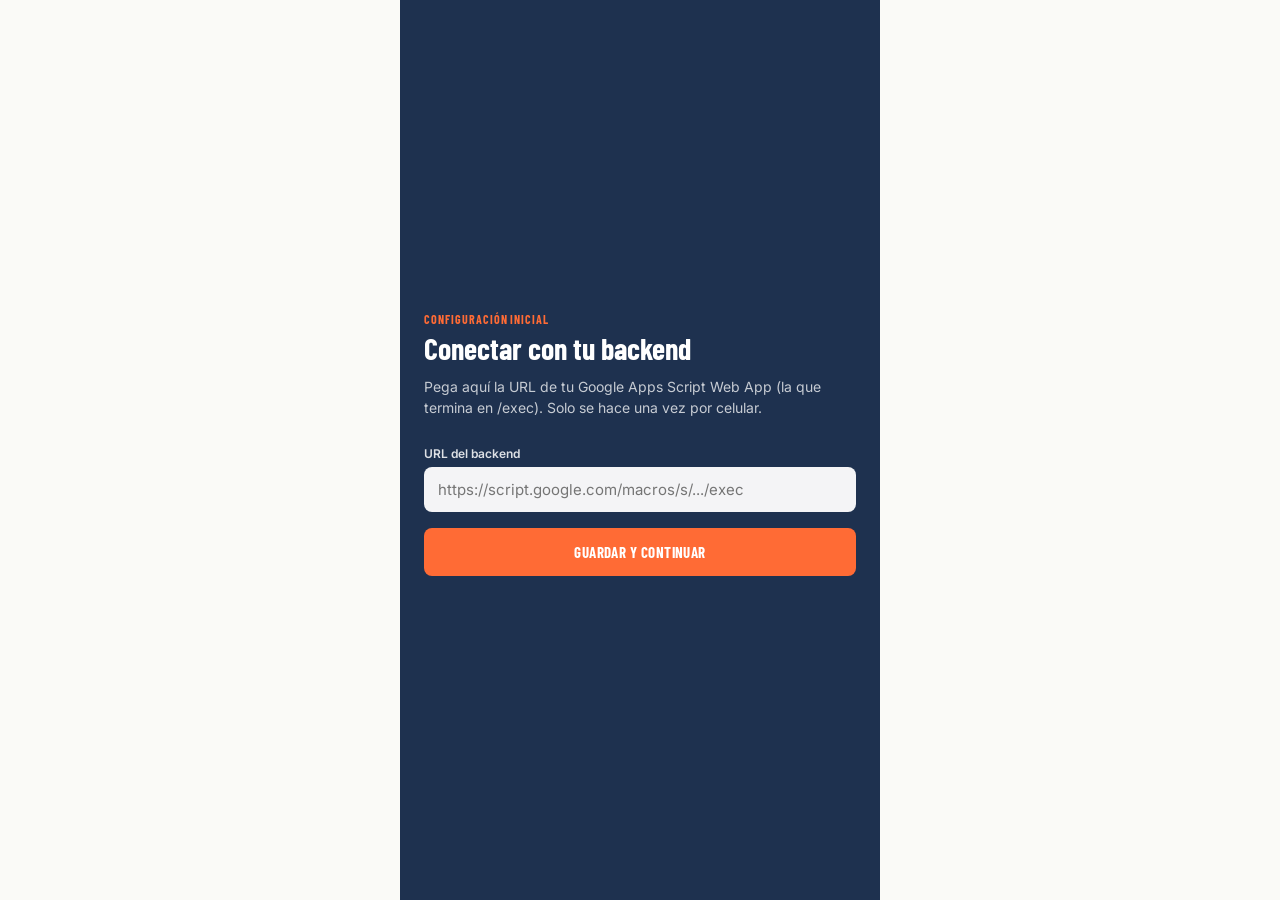
==== index.html @ cb7159e5 "Add files via upload" ====
<!DOCTYPE html>
<html lang="es">
<head>
<meta charset="UTF-8">
<meta name="viewport" content="width=device-width, initial-scale=1, viewport-fit=cover">
<title>Control de Obra</title>
<link rel="manifest" href="manifest.json">
<meta name="theme-color" content="#2B4570">
<link rel="apple-touch-icon" href="icon-192.png">
<link rel="stylesheet" href="styles.css">
</head>
<body>
<div id="app">

  <!-- PANTALLA 1: Configuracion (solo primera vez) -->
  <div id="screen-setup" class="screen center-screen hidden">
    <p class="eyebrow">Configuración inicial</p>
    <h1>Conectar con tu backend</h1>
    <p class="desc">Pega aquí la URL de tu Google Apps Script Web App (la que termina en /exec). Solo se hace una vez por celular.</p>
    <div class="field">
      <label>URL del backend</label>
      <input type="url" id="input-backend-url" placeholder="https://script.google.com/macros/s/.../exec">
    </div>
    <button class="btn-primary" id="btn-save-backend">Guardar y continuar</button>
    <div class="error-msg" id="setup-error"></div>
  </div>

  <!-- PANTALLA 2: Login (proyecto + nombre) -->
  <div id="screen-login" class="screen center-screen hidden">
    <p class="eyebrow">Control de Obra</p>
    <h1>Identifícate</h1>
    <p class="desc">Selecciona el proyecto y tu nombre para continuar.</p>
    <div class="field">
      <label>Proyecto</label>
      <select id="select-proyecto"></select>
    </div>
    <div class="field">
      <label>Tu nombre</label>
      <select id="select-nombre"><option value="">Selecciona un proyecto primero</option></select>
    </div>
    <button class="btn-primary" id="btn-login">Entrar</button>
    <div class="error-msg" id="login-error"></div>
  </div>

  <!-- PANTALLA 3: App principal -->
  <div id="screen-main" class="screen hidden">
    <header class="topbar">
      <div class="proj" id="header-proj">Proyecto</div>
      <div class="meta">
        <span id="header-user">—</span>
        <button class="gear" id="btn-settings">⚙</button>
      </div>
    </header>
    <main id="content"></main>
    <nav id="bottom-nav">
      <button data-tab="proyecto" class="active"><span class="ic">🏗</span>Proyecto</button>
      <button data-tab="fases"><span class="ic">▤</span>Fases</button>
      <button data-tab="materiales"><span class="ic">📦</span>Materiales</button>
      <button data-tab="contratistas"><span class="ic">☎</span>Contratistas</button>
      <button data-tab="bitacora"><span class="ic">✎</span>Bitácora</button>
    </nav>
  </div>

</div>

<div id="toast" class="toast"></div>

<script src="app.js"></script>
</body>
</html>
---- styles.css ----
@import url("https://fonts.googleapis.com/css2?family=Barlow+Condensed:wght@600;700&family=Inter:wght@400;500;600;700&display=swap");

:root {
  --bg: #FAFAF7;
  --surface: #FFFFFF;
  --ink: #1A1D29;
  --muted: #6B6F7A;
  --navy: #2B4570;
  --navy-dark: #1E314F;
  --orange: #FF6B35;
  --green: #3C8C5C;
  --green-bg: #E3F1E8;
  --amber: #B8852B;
  --amber-bg: #FBF1DD;
  --red: #C84B31;
  --red-bg: #FBE6E1;
  --line: #E4E1D8;
}

* { box-sizing: border-box; }

html, body {
  margin: 0;
  background: var(--bg);
  color: var(--ink);
  font-family: "Inter", sans-serif;
  -webkit-tap-highlight-color: transparent;
}

#app {
  max-width: 480px;
  margin: 0 auto;
  min-height: 100vh;
  display: flex;
  flex-direction: column;
  position: relative;
}

.screen { display: flex; flex-direction: column; min-height: 100vh; }
.hidden { display: none !important; }

.eyebrow {
  font-family: "Barlow Condensed", sans-serif;
  font-weight: 700;
  letter-spacing: 0.08em;
  text-transform: uppercase;
  font-size: 12px;
  color: var(--orange);
}

h1, h2, h3 {
  font-family: "Barlow Condensed", sans-serif;
  font-weight: 700;
  margin: 0;
  color: var(--navy-dark);
}

/* ---------- Pantallas de configuracion / login ---------- */
.center-screen {
  flex: 1;
  display: flex;
  flex-direction: column;
  justify-content: center;
  padding: 32px 24px;
  background: var(--navy-dark);
  color: white;
}

.center-screen h1 { color: white; font-size: 30px; }
.center-screen p.eyebrow { color: var(--orange); margin-bottom: 4px; }
.center-screen .desc { color: rgba(255,255,255,0.75); font-size: 14px; margin: 10px 0 28px; line-height: 1.5; }

.field { margin-bottom: 16px; }
.field label {
  display: block;
  font-size: 12px;
  font-weight: 600;
  color: rgba(255,255,255,0.85);
  margin-bottom: 6px;
}
.field input, .field select, .field textarea {
  width: 100%;
  padding: 13px 14px;
  border-radius: 8px;
  border: none;
  font-family: "Inter", sans-serif;
  font-size: 15px;
  background: rgba(255,255,255,0.95);
  color: var(--ink);
}
.field textarea { resize: vertical; min-height: 70px; }

.btn-primary {
  background: var(--orange);
  color: white;
  border: none;
  font-family: "Barlow Condensed", sans-serif;
  font-weight: 700;
  letter-spacing: 0.03em;
  text-transform: uppercase;
  font-size: 15px;
  padding: 15px;
  border-radius: 8px;
  width: 100%;
  cursor: pointer;
  transition: transform 0.08s ease;
}
.btn-primary:active { transform: scale(0.97); }
.btn-secondary {
  background: transparent;
  border: 1px solid var(--line);
  color: var(--navy-dark);
  font-family: "Inter", sans-serif;
  font-weight: 600;
  font-size: 14px;
  padding: 12px;
  border-radius: 8px;
  width: 100%;
  cursor: pointer;
}

.error-msg { color: #FFB4A3; font-size: 13px; margin-top: 8px; min-height: 16px; }

/* ---------- Pantalla principal ---------- */
header.topbar {
  background: var(--navy);
  color: white;
  padding: calc(env(safe-area-inset-top, 0px) + 14px) 18px 14px;
  position: relative;
  overflow: hidden;
}
header.topbar::after {
  content: "";
  position: absolute;
  top: -20px; right: 28px;
  width: 14px; height: 140px;
  background: var(--orange);
  transform: rotate(18deg);
  opacity: 0.9;
}
header.topbar .proj { font-size: 19px; }
header.topbar .meta {
  display: flex;
  justify-content: space-between;
  align-items: center;
  margin-top: 2px;
}
header.topbar .meta span { font-size: 12px; color: rgba(255,255,255,0.7); }
header.topbar .gear {
  background: rgba(255,255,255,0.12);
  border: none;
  color: white;
  width: 30px; height: 30px;
  border-radius: 50%;
  font-size: 14px;
  cursor: pointer;
}

main#content {
  flex: 1;
  padding: 16px 14px 90px;
  overflow-y: auto;
}

nav#bottom-nav {
  position: fixed;
  bottom: 0; left: 0; right: 0;
  max-width: 480px;
  margin: 0 auto;
  display: flex;
  background: var(--surface);
  border-top: 1px solid var(--line);
  padding-bottom: env(safe-area-inset-bottom, 0px);
  z-index: 10;
}
nav#bottom-nav button {
  flex: 1;
  background: none;
  border: none;
  padding: 11px 4px 9px;
  font-family: "Inter", sans-serif;
  font-size: 11.5px;
  font-weight: 600;
  color: var(--muted);
  cursor: pointer;
  display: flex;
  flex-direction: column;
  align-items: center;
  gap: 3px;
}
nav#bottom-nav button .ic { font-size: 18px; }
nav#bottom-nav button.active { color: var(--navy); }
nav#bottom-nav button.active .ic { color: var(--orange); }

.section-title {
  display: flex;
  justify-content: space-between;
  align-items: baseline;
  margin-bottom: 12px;
}
.section-title h2 { font-size: 20px; }
.section-title .count { font-size: 12px; color: var(--muted); }

/* ---------- Gantt ---------- */
.gantt-wrap {
  background: var(--surface);
  border: 1px solid var(--line);
  border-radius: 10px;
  overflow-x: auto;
  margin-bottom: 18px;
}
.gantt-inner { min-width: 700px; padding: 10px 10px 4px; }
.gantt-ruler {
  position: relative;
  height: 22px;
  border-bottom: 1px dashed var(--line);
  margin-bottom: 6px;
}
.gantt-tick {
  position: absolute;
  top: 0;
  font-size: 10px;
  color: var(--muted);
  border-left: 1px dashed var(--line);
  padding-left: 4px;
  height: 100%;
}
.gantt-row {
  position: relative;
  height: 34px;
  border-top: 1px solid #F2F0E9;
}
.gantt-row:first-child { border-top: none; }
.gantt-bar {
  position: absolute;
  top: 6px;
  height: 22px;
  border-radius: 5px;
  font-size: 10.5px;
  color: white;
  display: flex;
  align-items: center;
  padding: 0 8px;
  white-space: nowrap;
  overflow: hidden;
  cursor: pointer;
  font-weight: 600;
}

/* ---------- Tarjetas de tarea / contratista ---------- */
.card {
  background: var(--surface);
  border: 1px solid var(--line);
  border-radius: 10px;
  padding: 14px;
  margin-bottom: 10px;
  cursor: pointer;
}
.card .row1 {
  display: flex;
  justify-content: space-between;
  gap: 10px;
  align-items: flex-start;
}
.card .title { font-weight: 700; font-size: 15px; line-height: 1.3; }
.card .sub { font-size: 12.5px; color: var(--muted); margin-top: 3px; }
.card .dates { font-size: 12px; color: var(--muted); margin-top: 6px; }

.badge {
  font-size: 10.5px;
  font-weight: 700;
  padding: 3px 9px;
  border-radius: 20px;
  white-space: nowrap;
  text-transform: uppercase;
  letter-spacing: 0.02em;
}
.badge.pendiente { background: #EEECE4; color: var(--muted); }
.badge.en-proceso { background: var(--amber-bg); color: var(--amber); }
.badge.completada { background: var(--green-bg); color: var(--green); }
.badge.vencida { background: var(--red-bg); color: var(--red); }

.contact-row { display: flex; gap: 8px; margin-top: 10px; }
.contact-row a {
  flex: 1;
  text-align: center;
  font-size: 12.5px;
  font-weight: 600;
  padding: 9px;
  border-radius: 7px;
  text-decoration: none;
  background: var(--bg);
  color: var(--navy-dark);
  border: 1px solid var(--line);
}

/* ---------- Bitacora ---------- */
.bitacora-form {
  background: var(--surface);
  border: 1px solid var(--line);
  border-radius: 10px;
  padding: 14px;
  margin-bottom: 18px;
}
.photo-btn {
  display: flex;
  align-items: center;
  justify-content: center;
  gap: 8px;
  background: var(--bg);
  border: 1px dashed var(--line);
  border-radius: 8px;
  padding: 12px;
  font-size: 13px;
  font-weight: 600;
  color: var(--navy);
  cursor: pointer;
  margin-bottom: 14px;
}
.photo-preview { width: 100%; border-radius: 8px; margin-bottom: 12px; display: none; }

.bitacora-entry {
  border-bottom: 1px solid var(--line);
  padding: 12px 0;
}
.bitacora-entry .fecha { font-size: 11px; color: var(--orange); font-weight: 700; text-transform: uppercase; letter-spacing: 0.04em; }
.bitacora-entry .act { font-size: 14px; margin-top: 3px; }
.bitacora-entry .inc { font-size: 13px; color: var(--red); margin-top: 3px; }
.bitacora-entry .resp { font-size: 11.5px; color: var(--muted); margin-top: 4px; }
.bitacora-entry img { width: 100%; border-radius: 8px; margin-top: 8px; }

/* ---------- Modal cambio de estado ---------- */
.modal-backdrop {
  position: fixed; inset: 0;
  background: rgba(26,29,41,0.55);
  display: flex; align-items: flex-end;
  z-index: 50;
}
.modal-sheet {
  background: var(--surface);
  width: 100%;
  max-width: 480px;
  margin: 0 auto;
  border-radius: 16px 16px 0 0;
  padding: 20px 18px calc(env(safe-area-inset-bottom, 0px) + 20px);
}
.modal-sheet h3 { font-size: 17px; margin-bottom: 14px; }
.status-option {
  width: 100%;
  padding: 13px;
  border-radius: 8px;
  border: 1px solid var(--line);
  background: var(--surface);
  font-family: "Inter", sans-serif;
  font-weight: 600;
  font-size: 14px;
  margin-bottom: 8px;
  cursor: pointer;
  text-align: left;
}
.status-option.sel-pendiente { border-color: var(--muted); }
.status-option.sel-en-proceso { border-color: var(--amber); color: var(--amber); }
.status-option.sel-completada { border-color: var(--green); color: var(--green); }

.empty-state {
  text-align: center;
  padding: 40px 20px;
  color: var(--muted);
  font-size: 13.5px;
}

/* ---------- Tab Proyecto ---------- */
.proj-card {
  background: var(--surface);
  border: 1px solid var(--line);
  border-radius: 10px;
  padding: 16px;
  margin-bottom: 18px;
}
.proj-card h2 { font-size: 19px; margin-bottom: 10px; }
.proj-row {
  display: flex;
  justify-content: space-between;
  gap: 10px;
  font-size: 13px;
  padding: 6px 0;
  border-bottom: 1px solid #F2F0E9;
}
.proj-row:last-of-type { border-bottom: none; }
.proj-label { color: var(--muted); font-weight: 600; }
.btn-maps {
  display: block;
  text-align: center;
  background: var(--navy);
  color: white;
  text-decoration: none;
  font-weight: 700;
  font-size: 13.5px;
  padding: 11px;
  border-radius: 8px;
  margin: 12px 0;
}
.progress-wrap { margin-top: 14px; }
.progress-label {
  display: flex;
  justify-content: space-between;
  font-size: 12px;
  font-weight: 600;
  color: var(--muted);
  margin-bottom: 5px;
}
.progress-bar { height: 8px; background: #EEECE4; border-radius: 5px; overflow: hidden; }
.progress-fill { height: 100%; background: var(--orange); border-radius: 5px; }

.instrucciones {
  font-size: 12.5px;
  color: var(--ink);
  background: var(--bg);
  border-radius: 7px;
  padding: 8px 10px;
  margin-top: 8px;
  line-height: 1.4;
}
.retraso-tag {
  font-size: 12px;
  font-weight: 600;
  color: var(--red);
  background: var(--red-bg);
  border-radius: 7px;
  padding: 6px 10px;
  margin-top: 8px;
}
.contact-row-link {
  display: block;
  text-align: center;
  font-size: 12.5px;
  font-weight: 600;
  padding: 9px;
  border-radius: 7px;
  text-decoration: none;
  background: var(--bg);
  color: var(--navy-dark);
  border: 1px solid var(--line);
  margin-top: 10px;
}
.status-option.sel-retraso { border-color: var(--red); color: var(--red); }

.spinner {
  text-align: center;
  padding: 30px;
  color: var(--muted);
  font-size: 13px;
}

.toast {
  position: fixed;
  bottom: 80px;
  left: 50%;
  transform: translateX(-50%);
  background: var(--ink);
  color: white;
  padding: 10px 18px;
  border-radius: 30px;
  font-size: 13px;
  z-index: 60;
  opacity: 0;
  transition: opacity 0.25s ease;
}
.toast.show { opacity: 1; }
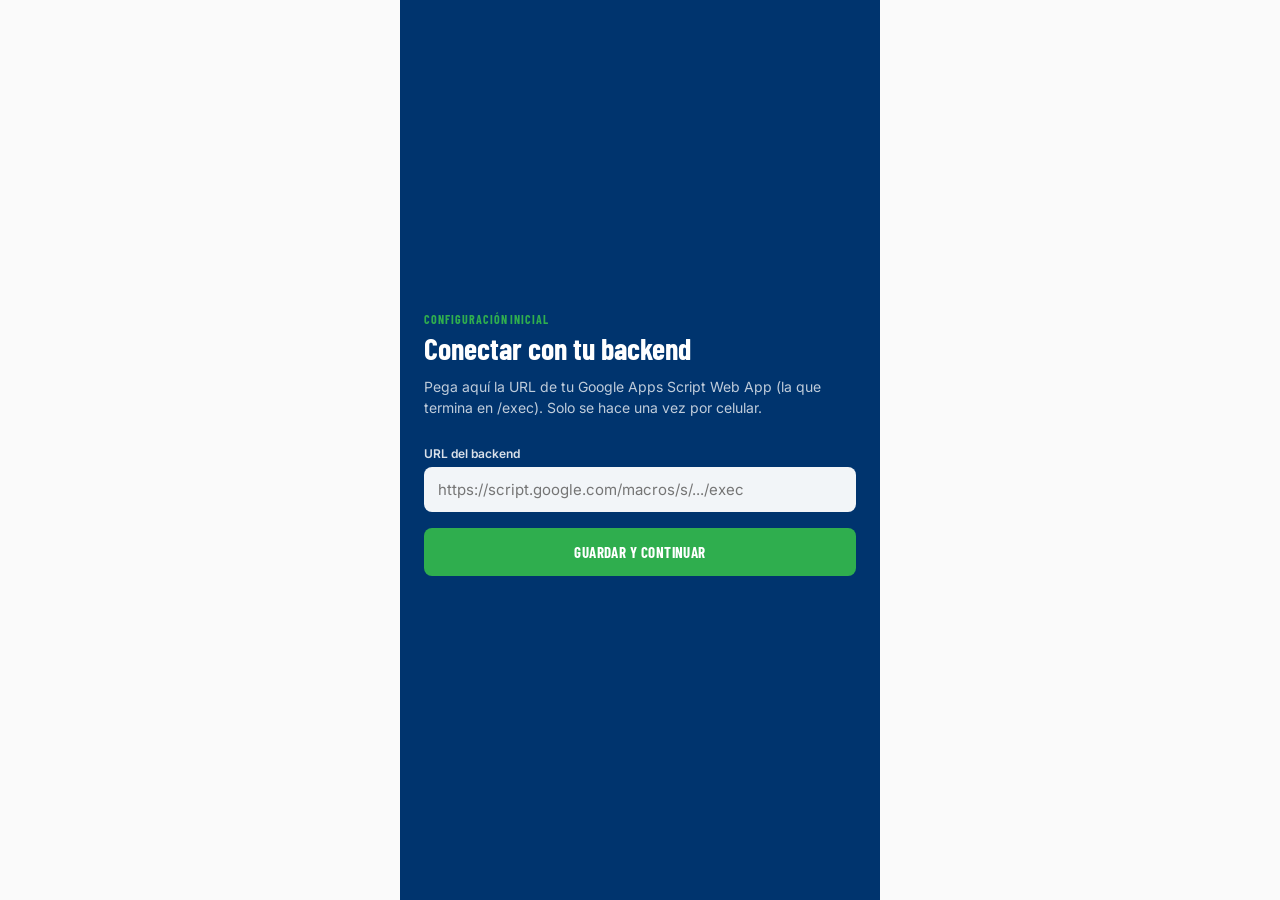
==== commit 2a1602d3: "Add files via upload" ====
--- a/index.html
+++ b/index.html
@@ -5,7 +5,7 @@
 <meta name="viewport" content="width=device-width, initial-scale=1, viewport-fit=cover">
 <title>Control de Obra</title>
 <link rel="manifest" href="manifest.json">
-<meta name="theme-color" content="#2B4570">
+<meta name="theme-color" content="#004AAD">
 <link rel="apple-touch-icon" href="icon-192.png">
 <link rel="stylesheet" href="styles.css">
 </head>
@@ -27,6 +27,7 @@
 
   <!-- PANTALLA 2: Login (proyecto + nombre) -->
   <div id="screen-login" class="screen center-screen hidden">
+    <img src="icon-192.png" alt="Grupo Pión" class="login-logo">
     <p class="eyebrow">Control de Obra</p>
     <h1>Identifícate</h1>
     <p class="desc">Selecciona el proyecto y tu nombre para continuar.</p>
@@ -45,6 +46,10 @@
   <!-- PANTALLA 3: App principal -->
   <div id="screen-main" class="screen hidden">
     <header class="topbar">
+      <div class="brand-row">
+        <img src="icon-192.png" alt="Grupo Pión" class="brand-logo">
+        <span class="brand-name">GRUPO PIÓN</span>
+      </div>
       <div class="proj" id="header-proj">Proyecto</div>
       <div class="meta">
         <span id="header-user">—</span>
--- a/styles.css
+++ b/styles.css
@@ -1,15 +1,15 @@
 @import url("https://fonts.googleapis.com/css2?family=Barlow+Condensed:wght@600;700&family=Inter:wght@400;500;600;700&display=swap");
 
 :root {
-  --bg: #FAFAF7;
+  --bg: #FAFAFA;
   --surface: #FFFFFF;
   --ink: #1A1D29;
   --muted: #6B6F7A;
-  --navy: #2B4570;
-  --navy-dark: #1E314F;
-  --orange: #FF6B35;
-  --green: #3C8C5C;
-  --green-bg: #E3F1E8;
+  --navy: #004AAD;
+  --navy-dark: #00346E;
+  --orange: #2FAE4E;
+  --green: #2FAE4E;
+  --green-bg: #E3F4E8;
   --amber: #B8852B;
   --amber-bg: #FBF1DD;
   --red: #C84B31;
@@ -67,6 +67,7 @@
 }
 
 .center-screen h1 { color: white; font-size: 30px; }
+.login-logo { width: 64px; height: 64px; border-radius: 12px; margin-bottom: 18px; }
 .center-screen p.eyebrow { color: var(--orange); margin-bottom: 4px; }
 .center-screen .desc { color: rgba(255,255,255,0.75); font-size: 14px; margin: 10px 0 28px; line-height: 1.5; }
 
@@ -139,6 +140,24 @@
   opacity: 0.9;
 }
 header.topbar .proj { font-size: 19px; }
+.brand-row {
+  display: flex;
+  align-items: center;
+  gap: 8px;
+  margin-bottom: 8px;
+}
+.brand-logo {
+  width: 22px;
+  height: 22px;
+  border-radius: 5px;
+}
+.brand-name {
+  font-family: "Barlow Condensed", sans-serif;
+  font-weight: 700;
+  font-size: 12px;
+  letter-spacing: 0.08em;
+  color: rgba(255,255,255,0.8);
+}
 header.topbar .meta {
   display: flex;
   justify-content: space-between;
@@ -345,6 +364,7 @@
   padding: 20px 18px calc(env(safe-area-inset-bottom, 0px) + 20px);
 }
 .modal-sheet h3 { font-size: 17px; margin-bottom: 14px; }
+.desc-modal { font-size: 12.5px; color: var(--muted); margin: -8px 0 14px; line-height: 1.4; }
 .status-option {
   width: 100%;
   padding: 13px;
